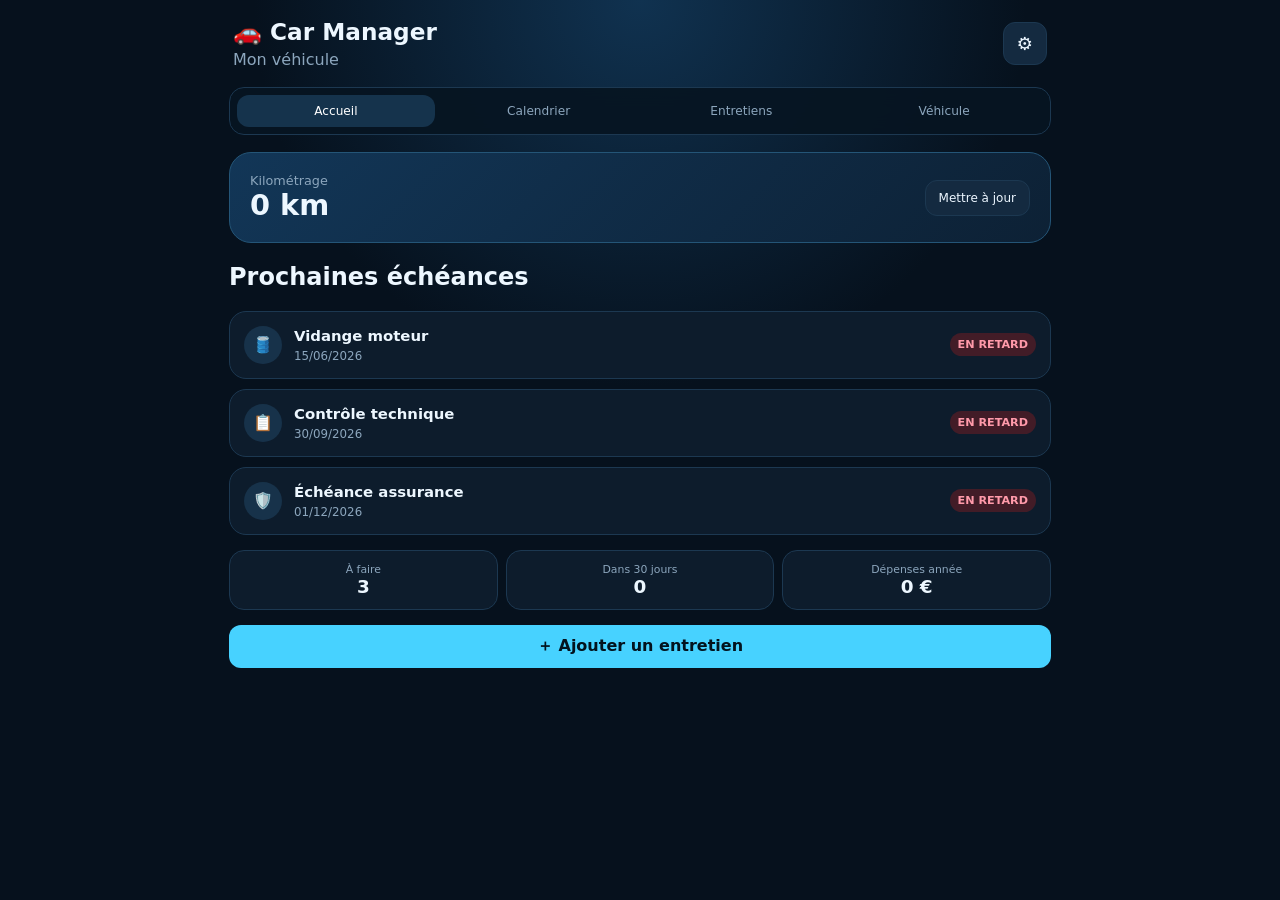
==== index.html @ 6275167f "Initial Car Manager" ====
<!doctype html><html lang="fr"><head><meta charset="utf-8"><meta name="viewport" content="width=device-width,initial-scale=1,viewport-fit=cover"><meta name="theme-color" content="#071522"><meta name="apple-mobile-web-app-capable" content="yes"><link rel="manifest" href="./manifest.json"><link rel="icon" href="./icon.svg"><title>Car Manager</title><link rel="stylesheet" href="./style.css"></head><body><header><div><h1>🚗 Car Manager</h1><p id="vehicleTitle">Mon véhicule</p></div><button class="iconbtn" id="settingsBtn" aria-label="Réglages">⚙️</button></header><main>
<nav><button data-view="dashboard" class="active">Accueil</button><button data-view="calendar">Calendrier</button><button data-view="records">Entretiens</button><button data-view="vehicle">Véhicule</button></nav>
<section id="dashboard" class="view active"><div class="hero"><div><span>Kilométrage</span><strong id="dashKm">0 km</strong></div><button id="updateKm">Mettre à jour</button></div><h2>Prochaines échéances</h2><div id="alerts" class="cards"></div><div class="stats"><article><span>À faire</span><strong id="dueCount">0</strong></article><article><span>Dans 30 jours</span><strong id="soonCount">0</strong></article><article><span>Dépenses année</span><strong id="yearCost">0 €</strong></article></div><button class="primary wide" id="quickAdd">＋ Ajouter un entretien</button></section>
<section id="calendar" class="view"><div class="monthbar"><button id="prevMonth">‹</button><h2 id="monthLabel"></h2><button id="nextMonth">›</button></div><div class="week"><b>L</b><b>M</b><b>M</b><b>J</b><b>V</b><b>S</b><b>D</b></div><div id="calGrid" class="calendar"></div><h2>Échéances du mois</h2><div id="monthEvents" class="list"></div></section>
<section id="records" class="view"><div class="sectionhead"><h2>Entretiens et échéances</h2><button class="primary" id="addRecord">＋</button></div><div class="filters"><select id="filterType"><option value="">Tous les types</option></select><select id="filterStatus"><option value="">Tous les états</option><option value="late">En retard</option><option value="soon">Bientôt</option><option value="ok">À jour</option></select></div><div id="recordList" class="list"></div></section>
<section id="vehicle" class="view"><form id="vehicleForm" class="panel"><h2>Mon véhicule</h2><label>Marque<input name="brand" placeholder="Renault"></label><label>Modèle<input name="model" placeholder="Clio V"></label><label>Immatriculation<input name="plate" placeholder="AB-123-CD"></label><label>Date de mise en circulation<input name="firstDate" type="date"></label><label>Kilométrage actuel<input name="km" type="number" min="0" step="1"></label><label>Énergie<select name="fuel"><option>Essence</option><option>Diesel</option><option>Hybride</option><option>Électrique</option><option>GPL</option></select></label><button class="primary wide">Enregistrer</button></form><div class="panel"><h2>Sauvegarde</h2><button id="exportJson" class="wide">Exporter les données</button><label class="filebtn">Importer une sauvegarde<input id="importJson" type="file" accept="application/json"></label><button id="resetData" class="danger wide">Effacer toutes les données</button></div></section></main>
<dialog id="recordDialog"><form id="recordForm" method="dialog"><div class="dialoghead"><h2 id="formTitle">Nouvelle échéance</h2><button type="button" id="closeDialog">✕</button></div><input name="id" type="hidden"><label>Type<select name="type" id="typeSelect"></select></label><label>Libellé<input name="title" required placeholder="Vidange moteur"></label><div class="twocol"><label>Date effectuée<input name="doneDate" type="date"></label><label>Kilométrage effectué<input name="doneKm" type="number" min="0"></label></div><div class="twocol"><label>Prochaine date<input name="nextDate" type="date"></label><label>Prochain kilométrage<input name="nextKm" type="number" min="0"></label></div><div class="twocol"><label>Coût (€)<input name="cost" type="number" min="0" step="0.01"></label><label>Garage / prestataire<input name="provider"></label></div><label>Notes<textarea name="notes" rows="3"></textarea></label><div class="check"><input id="recurring" name="recurring" type="checkbox"><label for="recurring">Recalculer automatiquement la prochaine échéance</label></div><div class="twocol"><label>Intervalle mois<input name="intervalMonths" type="number" min="0"></label><label>Intervalle km<input name="intervalKm" type="number" min="0"></label></div><div class="dialogactions"><button type="button" id="deleteRecord" class="danger">Supprimer</button><button class="primary" value="save">Enregistrer</button></div></form></dialog>
<div id="toast" class="toast" role="status"></div><script src="./app.js"></script></body></html>
---- style.css ----
*{box-sizing:border-box}:root{font-family:system-ui,-apple-system,sans-serif;color-scheme:dark;--bg:#06111d;--panel:#0d1c2c;--line:#1c3851;--text:#edf7ff;--muted:#8ca6bd;--blue:#47d2ff;--green:#55e39b;--orange:#ffbc57;--red:#ff6377}body{margin:0;background:radial-gradient(circle at top,#103250,var(--bg) 35%);color:var(--text);min-height:100vh}header{max-width:850px;margin:auto;padding:18px;display:flex;justify-content:space-between;align-items:center}h1{margin:0;font-size:1.45rem}header p{margin:4px 0 0;color:var(--muted)}button,input,select,textarea{font:inherit}button,.filebtn{border:1px solid var(--line);background:#142a40;color:var(--text);border-radius:12px;padding:10px 13px;cursor:pointer}.iconbtn{font-size:1.15rem}.primary{background:var(--blue);border-color:transparent;color:#03131e;font-weight:800}.danger{background:#441d29;border-color:#713044;color:#ffadba}.wide{width:100%;display:block;text-align:center;margin-top:10px}main{max-width:850px;margin:auto;padding:0 14px 30px}nav{position:sticky;top:0;z-index:5;display:grid;grid-template-columns:repeat(4,1fr);gap:5px;background:#071522ed;padding:7px;border:1px solid var(--line);border-radius:15px;backdrop-filter:blur(10px)}nav button{padding:9px 3px;font-size:.76rem;background:transparent;border:0;color:var(--muted)}nav button.active{background:#15334c;color:white}.view{display:none;padding-top:17px}.view.active{display:block}.hero{background:linear-gradient(135deg,#123657,#0d2135);border:1px solid #245577;border-radius:22px;padding:20px;display:flex;align-items:center;justify-content:space-between}.hero span{display:block;color:var(--muted);font-size:.8rem}.hero strong{font-size:1.8rem}.hero button{font-size:.75rem}.cards,.list{display:grid;gap:10px}.card,.item,.panel{background:var(--panel);border:1px solid var(--line);border-radius:17px;padding:14px}.card{display:grid;grid-template-columns:40px 1fr auto;gap:10px;align-items:center}.badge{width:38px;height:38px;border-radius:50%;display:grid;place-items:center;background:#17324a}.card h3,.item h3{margin:0;font-size:.93rem}.meta{color:var(--muted);font-size:.74rem;margin-top:4px}.state{font-size:.7rem;font-weight:800;border-radius:99px;padding:5px 8px}.late{color:#ff9aaa;background:#421c27}.soon{color:#ffd28b;background:#422f16}.ok{color:#8ff0b8;background:#163c2b}.stats{display:grid;grid-template-columns:repeat(3,1fr);gap:8px;margin:15px 0}.stats article{background:var(--panel);border:1px solid var(--line);border-radius:15px;padding:12px;text-align:center}.stats span{font-size:.68rem;color:var(--muted);display:block}.stats strong{font-size:1.15rem}.sectionhead,.monthbar{display:flex;justify-content:space-between;align-items:center}.filters,.twocol{display:grid;grid-template-columns:1fr 1fr;gap:9px;margin-bottom:12px}select,input,textarea{width:100%;background:#081522;border:1px solid var(--line);border-radius:10px;color:var(--text);padding:10px;margin-top:5px}label{font-size:.76rem;color:#b7cada}.item{display:grid;grid-template-columns:1fr auto;gap:8px}.item button{grid-row:1/3;grid-column:2;align-self:center}.monthbar h2{font-size:1.05rem}.week,.calendar{display:grid;grid-template-columns:repeat(7,1fr);gap:4px}.week{text-align:center;color:var(--muted);font-size:.7rem}.calendar{margin:7px 0 18px}.day{aspect-ratio:1;border:1px solid var(--line);background:#0a1928;border-radius:10px;padding:4px;font-size:.7rem;position:relative}.day.other{opacity:.3}.day.today{border-color:var(--blue)}.dots{position:absolute;bottom:5px;left:5px;right:5px;display:flex;gap:2px}.dot{width:6px;height:6px;border-radius:50%;background:var(--green)}.dot.late{background:var(--red)}.dot.soon{background:var(--orange)}.panel{margin-bottom:12px}.panel h2{margin-top:0}.filebtn input{display:none}dialog{width:min(94vw,560px);max-height:93vh;overflow:auto;background:#091725;color:var(--text);border:1px solid var(--line);border-radius:20px;padding:0}dialog::backdrop{background:#000a}.dialoghead{position:sticky;top:0;background:#091725;display:flex;justify-content:space-between;align-items:center;padding:15px 15px 5px;z-index:2}dialog form{padding:0 15px 15px}.dialogactions{display:flex;justify-content:space-between;margin-top:14px}.check{display:flex;gap:8px;align-items:center;margin:10px 0}.check input{width:auto}.toast{position:fixed;bottom:18px;left:50%;transform:translateX(-50%);background:#163751;border:1px solid #2e6187;border-radius:99px;padding:10px 15px;opacity:0;pointer-events:none;transition:.2s}.toast.show{opacity:1}@media(max-width:390px){.twocol{grid-template-columns:1fr}.card{grid-template-columns:34px 1fr auto}.badge{width:32px;height:32px}.stats strong{font-size:.95rem}}
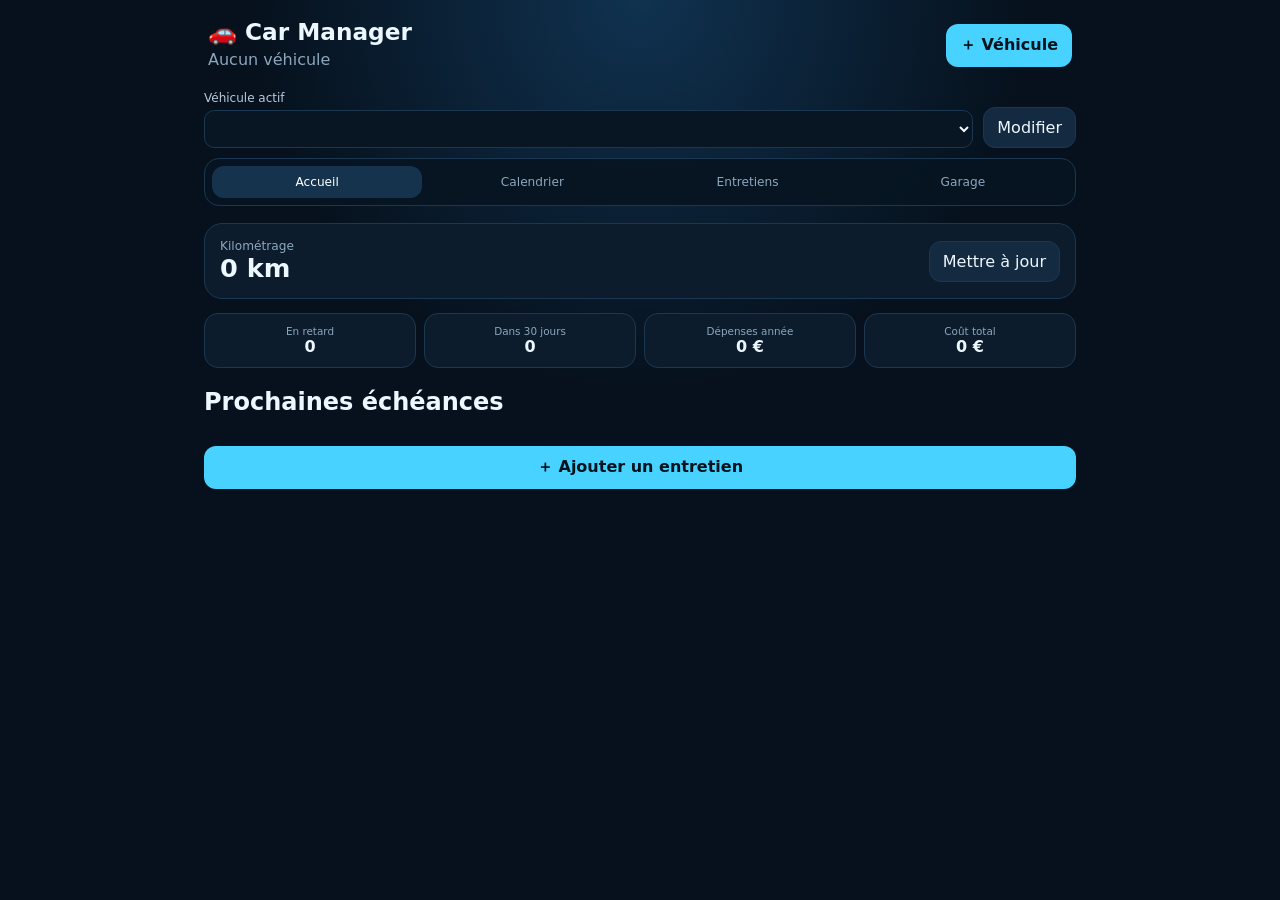
==== commit 186bda18: "V2 car manger" ====
--- a/index.html
+++ b/index.html
@@ -1,8 +1,7 @@
-<!doctype html><html lang="fr"><head><meta charset="utf-8"><meta name="viewport" content="width=device-width,initial-scale=1,viewport-fit=cover"><meta name="theme-color" content="#071522"><meta name="apple-mobile-web-app-capable" content="yes"><link rel="manifest" href="./manifest.json"><link rel="icon" href="./icon.svg"><title>Car Manager</title><link rel="stylesheet" href="./style.css"></head><body><header><div><h1>🚗 Car Manager</h1><p id="vehicleTitle">Mon véhicule</p></div><button class="iconbtn" id="settingsBtn" aria-label="Réglages">⚙️</button></header><main>
-<nav><button data-view="dashboard" class="active">Accueil</button><button data-view="calendar">Calendrier</button><button data-view="records">Entretiens</button><button data-view="vehicle">Véhicule</button></nav>
-<section id="dashboard" class="view active"><div class="hero"><div><span>Kilométrage</span><strong id="dashKm">0 km</strong></div><button id="updateKm">Mettre à jour</button></div><h2>Prochaines échéances</h2><div id="alerts" class="cards"></div><div class="stats"><article><span>À faire</span><strong id="dueCount">0</strong></article><article><span>Dans 30 jours</span><strong id="soonCount">0</strong></article><article><span>Dépenses année</span><strong id="yearCost">0 €</strong></article></div><button class="primary wide" id="quickAdd">＋ Ajouter un entretien</button></section>
-<section id="calendar" class="view"><div class="monthbar"><button id="prevMonth">‹</button><h2 id="monthLabel"></h2><button id="nextMonth">›</button></div><div class="week"><b>L</b><b>M</b><b>M</b><b>J</b><b>V</b><b>S</b><b>D</b></div><div id="calGrid" class="calendar"></div><h2>Échéances du mois</h2><div id="monthEvents" class="list"></div></section>
-<section id="records" class="view"><div class="sectionhead"><h2>Entretiens et échéances</h2><button class="primary" id="addRecord">＋</button></div><div class="filters"><select id="filterType"><option value="">Tous les types</option></select><select id="filterStatus"><option value="">Tous les états</option><option value="late">En retard</option><option value="soon">Bientôt</option><option value="ok">À jour</option></select></div><div id="recordList" class="list"></div></section>
-<section id="vehicle" class="view"><form id="vehicleForm" class="panel"><h2>Mon véhicule</h2><label>Marque<input name="brand" placeholder="Renault"></label><label>Modèle<input name="model" placeholder="Clio V"></label><label>Immatriculation<input name="plate" placeholder="AB-123-CD"></label><label>Date de mise en circulation<input name="firstDate" type="date"></label><label>Kilométrage actuel<input name="km" type="number" min="0" step="1"></label><label>Énergie<select name="fuel"><option>Essence</option><option>Diesel</option><option>Hybride</option><option>Électrique</option><option>GPL</option></select></label><button class="primary wide">Enregistrer</button></form><div class="panel"><h2>Sauvegarde</h2><button id="exportJson" class="wide">Exporter les données</button><label class="filebtn">Importer une sauvegarde<input id="importJson" type="file" accept="application/json"></label><button id="resetData" class="danger wide">Effacer toutes les données</button></div></section></main>
-<dialog id="recordDialog"><form id="recordForm" method="dialog"><div class="dialoghead"><h2 id="formTitle">Nouvelle échéance</h2><button type="button" id="closeDialog">✕</button></div><input name="id" type="hidden"><label>Type<select name="type" id="typeSelect"></select></label><label>Libellé<input name="title" required placeholder="Vidange moteur"></label><div class="twocol"><label>Date effectuée<input name="doneDate" type="date"></label><label>Kilométrage effectué<input name="doneKm" type="number" min="0"></label></div><div class="twocol"><label>Prochaine date<input name="nextDate" type="date"></label><label>Prochain kilométrage<input name="nextKm" type="number" min="0"></label></div><div class="twocol"><label>Coût (€)<input name="cost" type="number" min="0" step="0.01"></label><label>Garage / prestataire<input name="provider"></label></div><label>Notes<textarea name="notes" rows="3"></textarea></label><div class="check"><input id="recurring" name="recurring" type="checkbox"><label for="recurring">Recalculer automatiquement la prochaine échéance</label></div><div class="twocol"><label>Intervalle mois<input name="intervalMonths" type="number" min="0"></label><label>Intervalle km<input name="intervalKm" type="number" min="0"></label></div><div class="dialogactions"><button type="button" id="deleteRecord" class="danger">Supprimer</button><button class="primary" value="save">Enregistrer</button></div></form></dialog>
-<div id="toast" class="toast" role="status"></div><script src="./app.js"></script></body></html>+<!doctype html><html lang="fr"><head><meta charset="utf-8"><meta name="viewport" content="width=device-width,initial-scale=1,viewport-fit=cover"><meta name="theme-color" content="#071522"><link rel="manifest" href="./manifest.json"><link rel="icon" href="./icon.svg"><title>Car Manager V2</title><link rel="stylesheet" href="./style.css"></head><body><header><div><h1>🚗 Car Manager</h1><p id="activeName">Aucun véhicule</p></div><button id="newVehicle" class="primary">＋ Véhicule</button></header><main><section class="switcher"><label>Véhicule actif<select id="vehicleSelect"></select></label><button id="editVehicle">Modifier</button></section><nav><button data-view="home" class="active">Accueil</button><button data-view="calendar">Calendrier</button><button data-view="records">Entretiens</button><button data-view="vehicles">Garage</button></nav>
+<section id="home" class="view active"><div class="hero"><span>Kilométrage</span><strong id="km">0 km</strong><button id="setKm">Mettre à jour</button></div><div class="stats"><article><span>En retard</span><strong id="late">0</strong></article><article><span>Dans 30 jours</span><strong id="soon">0</strong></article><article><span>Dépenses année</span><strong id="cost">0 €</strong></article><article><span>Coût total</span><strong id="allCost">0 €</strong></article></div><h2>Prochaines échéances</h2><div id="alerts" class="list"></div><button id="quickAdd" class="primary wide">＋ Ajouter un entretien</button></section>
+<section id="calendar" class="view"><div class="month"><button id="prev">‹</button><h2 id="monthTitle"></h2><button id="next">›</button></div><div class="week"><b>L</b><b>M</b><b>M</b><b>J</b><b>V</b><b>S</b><b>D</b></div><div id="calendarGrid" class="calendar"></div><div id="monthList" class="list"></div></section>
+<section id="records" class="view"><div class="sectionhead"><h2>Entretiens du véhicule</h2><button id="addRecord" class="primary">＋</button></div><div class="filters"><select id="typeFilter"><option value="">Tous les types</option></select><select id="statusFilter"><option value="">Tous les états</option><option value="late">En retard</option><option value="soon">Bientôt</option><option value="ok">À jour</option></select></div><div id="recordList" class="list"></div></section>
+<section id="vehicles" class="view"><div class="sectionhead"><h2>Mon garage</h2><button id="addVehicle" class="primary">＋</button></div><div id="vehicleCards" class="garage"></div><div class="panel"><h2>Statistiques globales</h2><div class="stats"><article><span>Véhicules</span><strong id="fleetCount">0</strong></article><article><span>Entretiens</span><strong id="fleetRecords">0</strong></article><article><span>Dépenses totales</span><strong id="fleetCost">0 €</strong></article><article><span>Alertes</span><strong id="fleetAlerts">0</strong></article></div></div><div class="panel"><h2>Sauvegarde</h2><button id="exportData" class="wide">Exporter JSON</button><label class="filebtn">Importer JSON<input id="importData" type="file" accept="application/json"></label><button id="resetData" class="danger wide">Effacer toutes les données</button></div></section></main>
+<dialog id="vehicleDialog"><form id="vehicleForm"><div class="dialoghead"><h2>Véhicule</h2><button type="button" class="close">✕</button></div><input name="id" type="hidden"><label>Nom personnalisé<input name="nickname" placeholder="Ma Clio" required></label><div class="two"><label>Marque<input name="brand"></label><label>Modèle<input name="model"></label></div><label>Immatriculation<input name="plate"></label><div class="two"><label>Mise en circulation<input name="firstDate" type="date"></label><label>Kilométrage<input name="km" type="number" min="0"></label></div><label>Énergie<select name="fuel"><option>Essence</option><option>Diesel</option><option>Hybride</option><option>Électrique</option><option>GPL</option></select></label><div class="actions"><button type="button" id="deleteVehicle" class="danger">Supprimer</button><button class="primary">Enregistrer</button></div></form></dialog>
+<dialog id="recordDialog"><form id="recordForm"><div class="dialoghead"><h2>Entretien</h2><button type="button" class="close">✕</button></div><input name="id" type="hidden"><label>Type<select name="type" id="recordType"></select></label><label>Libellé<input name="title" required></label><div class="two"><label>Date effectuée<input name="doneDate" type="date"></label><label>Km effectué<input name="doneKm" type="number" min="0"></label></div><div class="two"><label>Prochaine date<input name="nextDate" type="date"></label><label>Prochain km<input name="nextKm" type="number" min="0"></label></div><div class="two"><label>Coût (€)<input name="cost" type="number" min="0" step=".01"></label><label>Garage<input name="provider"></label></div><label>Notes<textarea name="notes" rows="3"></textarea></label><div class="actions"><button type="button" id="deleteRecord" class="danger">Supprimer</button><button class="primary">Enregistrer</button></div></form></dialog><div id="toast" class="toast"></div><script src="./app.js"></script></body></html>
--- a/style.css
+++ b/style.css
@@ -1 +1 @@
-*{box-sizing:border-box}:root{font-family:system-ui,-apple-system,sans-serif;color-scheme:dark;--bg:#06111d;--panel:#0d1c2c;--line:#1c3851;--text:#edf7ff;--muted:#8ca6bd;--blue:#47d2ff;--green:#55e39b;--orange:#ffbc57;--red:#ff6377}body{margin:0;background:radial-gradient(circle at top,#103250,var(--bg) 35%);color:var(--text);min-height:100vh}header{max-width:850px;margin:auto;padding:18px;display:flex;justify-content:space-between;align-items:center}h1{margin:0;font-size:1.45rem}header p{margin:4px 0 0;color:var(--muted)}button,input,select,textarea{font:inherit}button,.filebtn{border:1px solid var(--line);background:#142a40;color:var(--text);border-radius:12px;padding:10px 13px;cursor:pointer}.iconbtn{font-size:1.15rem}.primary{background:var(--blue);border-color:transparent;color:#03131e;font-weight:800}.danger{background:#441d29;border-color:#713044;color:#ffadba}.wide{width:100%;display:block;text-align:center;margin-top:10px}main{max-width:850px;margin:auto;padding:0 14px 30px}nav{position:sticky;top:0;z-index:5;display:grid;grid-template-columns:repeat(4,1fr);gap:5px;background:#071522ed;padding:7px;border:1px solid var(--line);border-radius:15px;backdrop-filter:blur(10px)}nav button{padding:9px 3px;font-size:.76rem;background:transparent;border:0;color:var(--muted)}nav button.active{background:#15334c;color:white}.view{display:none;padding-top:17px}.view.active{display:block}.hero{background:linear-gradient(135deg,#123657,#0d2135);border:1px solid #245577;border-radius:22px;padding:20px;display:flex;align-items:center;justify-content:space-between}.hero span{display:block;color:var(--muted);font-size:.8rem}.hero strong{font-size:1.8rem}.hero button{font-size:.75rem}.cards,.list{display:grid;gap:10px}.card,.item,.panel{background:var(--panel);border:1px solid var(--line);border-radius:17px;padding:14px}.card{display:grid;grid-template-columns:40px 1fr auto;gap:10px;align-items:center}.badge{width:38px;height:38px;border-radius:50%;display:grid;place-items:center;background:#17324a}.card h3,.item h3{margin:0;font-size:.93rem}.meta{color:var(--muted);font-size:.74rem;margin-top:4px}.state{font-size:.7rem;font-weight:800;border-radius:99px;padding:5px 8px}.late{color:#ff9aaa;background:#421c27}.soon{color:#ffd28b;background:#422f16}.ok{color:#8ff0b8;background:#163c2b}.stats{display:grid;grid-template-columns:repeat(3,1fr);gap:8px;margin:15px 0}.stats article{background:var(--panel);border:1px solid var(--line);border-radius:15px;padding:12px;text-align:center}.stats span{font-size:.68rem;color:var(--muted);display:block}.stats strong{font-size:1.15rem}.sectionhead,.monthbar{display:flex;justify-content:space-between;align-items:center}.filters,.twocol{display:grid;grid-template-columns:1fr 1fr;gap:9px;margin-bottom:12px}select,input,textarea{width:100%;background:#081522;border:1px solid var(--line);border-radius:10px;color:var(--text);padding:10px;margin-top:5px}label{font-size:.76rem;color:#b7cada}.item{display:grid;grid-template-columns:1fr auto;gap:8px}.item button{grid-row:1/3;grid-column:2;align-self:center}.monthbar h2{font-size:1.05rem}.week,.calendar{display:grid;grid-template-columns:repeat(7,1fr);gap:4px}.week{text-align:center;color:var(--muted);font-size:.7rem}.calendar{margin:7px 0 18px}.day{aspect-ratio:1;border:1px solid var(--line);background:#0a1928;border-radius:10px;padding:4px;font-size:.7rem;position:relative}.day.other{opacity:.3}.day.today{border-color:var(--blue)}.dots{position:absolute;bottom:5px;left:5px;right:5px;display:flex;gap:2px}.dot{width:6px;height:6px;border-radius:50%;background:var(--green)}.dot.late{background:var(--red)}.dot.soon{background:var(--orange)}.panel{margin-bottom:12px}.panel h2{margin-top:0}.filebtn input{display:none}dialog{width:min(94vw,560px);max-height:93vh;overflow:auto;background:#091725;color:var(--text);border:1px solid var(--line);border-radius:20px;padding:0}dialog::backdrop{background:#000a}.dialoghead{position:sticky;top:0;background:#091725;display:flex;justify-content:space-between;align-items:center;padding:15px 15px 5px;z-index:2}dialog form{padding:0 15px 15px}.dialogactions{display:flex;justify-content:space-between;margin-top:14px}.check{display:flex;gap:8px;align-items:center;margin:10px 0}.check input{width:auto}.toast{position:fixed;bottom:18px;left:50%;transform:translateX(-50%);background:#163751;border:1px solid #2e6187;border-radius:99px;padding:10px 15px;opacity:0;pointer-events:none;transition:.2s}.toast.show{opacity:1}@media(max-width:390px){.twocol{grid-template-columns:1fr}.card{grid-template-columns:34px 1fr auto}.badge{width:32px;height:32px}.stats strong{font-size:.95rem}}+*{box-sizing:border-box}:root{font-family:system-ui,-apple-system,sans-serif;color-scheme:dark;--bg:#06111d;--panel:#0d1c2c;--line:#1c3851;--text:#edf7ff;--muted:#8ca6bd;--blue:#47d2ff;--green:#55e39b;--orange:#ffbc57;--red:#ff6377}body{margin:0;background:radial-gradient(circle at top,#103250,var(--bg) 35%);color:var(--text);min-height:100vh}header,main{max-width:900px;margin:auto}header{padding:18px;display:flex;justify-content:space-between;align-items:center}h1{margin:0;font-size:1.45rem}header p{margin:4px 0;color:var(--muted)}main{padding:0 14px 30px}button,.filebtn{border:1px solid var(--line);background:#142a40;color:var(--text);border-radius:12px;padding:10px 13px;font:inherit;cursor:pointer}.primary{background:var(--blue);border-color:transparent;color:#03131e;font-weight:800}.danger{background:#441d29;color:#ffadba}.wide,.filebtn{display:block;width:100%;text-align:center;margin-top:10px}.filebtn input{display:none}.switcher{display:grid;grid-template-columns:1fr auto;gap:10px;align-items:end;margin-bottom:10px}.switcher label{margin:0}nav{position:sticky;top:0;z-index:5;display:grid;grid-template-columns:repeat(4,1fr);gap:5px;background:#071522ed;padding:7px;border:1px solid var(--line);border-radius:15px}nav button{padding:9px 3px;font-size:.76rem;background:transparent;border:0;color:var(--muted)}nav button.active{background:#15334c;color:white}.view{display:none;padding-top:17px}.view.active{display:block}.hero,.panel,.item,.vehicleCard{background:var(--panel);border:1px solid var(--line);border-radius:18px;padding:15px}.hero{display:grid;grid-template-columns:1fr auto;align-items:center}.hero span{color:var(--muted);font-size:.76rem}.hero strong{font-size:1.6rem}.hero button{grid-row:1/3;grid-column:2}.stats{display:grid;grid-template-columns:repeat(4,1fr);gap:8px;margin:14px 0}.stats article{background:var(--panel);border:1px solid var(--line);border-radius:14px;padding:11px;text-align:center}.stats span{display:block;color:var(--muted);font-size:.65rem}.stats strong{font-size:1rem}.list,.garage{display:grid;gap:9px}.item{display:grid;grid-template-columns:36px 1fr auto;gap:10px;align-items:center}.icon{width:36px;height:36px;border-radius:50%;background:#17324a;display:grid;place-items:center}.item h3,.vehicleCard h3{margin:0;font-size:.92rem}.meta{font-size:.72rem;color:var(--muted);margin-top:4px}.state{font-size:.65rem;font-weight:800;padding:5px 7px;border-radius:99px}.late{color:#ff9aaa;background:#421c27}.soon{color:#ffd28b;background:#422f16}.ok{color:#8ff0b8;background:#163c2b}.sectionhead,.month{display:flex;justify-content:space-between;align-items:center}.filters,.two{display:grid;grid-template-columns:1fr 1fr;gap:9px;margin-bottom:11px}.garage{grid-template-columns:repeat(auto-fit,minmax(240px,1fr))}.vehicleCard.active{border-color:var(--blue)}.vehicleCard .row{display:flex;justify-content:space-between;align-items:center;margin-top:12px}.vehicleStats{display:grid;grid-template-columns:repeat(3,1fr);gap:5px;margin-top:10px}.vehicleStats div{background:#091725;border-radius:10px;padding:8px;text-align:center;font-size:.68rem}.vehicleStats b{display:block;font-size:.9rem}.week,.calendar{display:grid;grid-template-columns:repeat(7,1fr);gap:4px}.week{text-align:center;color:var(--muted);font-size:.7rem}.day{aspect-ratio:1;border:1px solid var(--line);border-radius:9px;padding:4px;font-size:.68rem;position:relative}.day.other{opacity:.3}.day.today{border-color:var(--blue)}.dots{position:absolute;bottom:4px;display:flex;gap:2px}.dot{width:6px;height:6px;border-radius:50%;background:var(--green)}.dot.late{background:var(--red)}.dot.soon{background:var(--orange)}label{display:block;font-size:.75rem;color:#b7cada;margin-bottom:10px}input,select,textarea{width:100%;background:#081522;border:1px solid var(--line);border-radius:10px;color:var(--text);padding:10px;margin-top:5px;font:inherit}dialog{width:min(94vw,560px);max-height:93vh;overflow:auto;background:#091725;color:var(--text);border:1px solid var(--line);border-radius:20px}dialog::backdrop{background:#000a}.dialoghead,.actions{display:flex;justify-content:space-between;align-items:center}.close{border:0;background:transparent}.toast{position:fixed;bottom:18px;left:50%;transform:translateX(-50%);background:#163751;border-radius:99px;padding:10px 15px;opacity:0;transition:.2s}.toast.show{opacity:1}@media(max-width:520px){.stats{grid-template-columns:1fr 1fr}.two{grid-template-columns:1fr}.item{grid-template-columns:32px 1fr auto}}
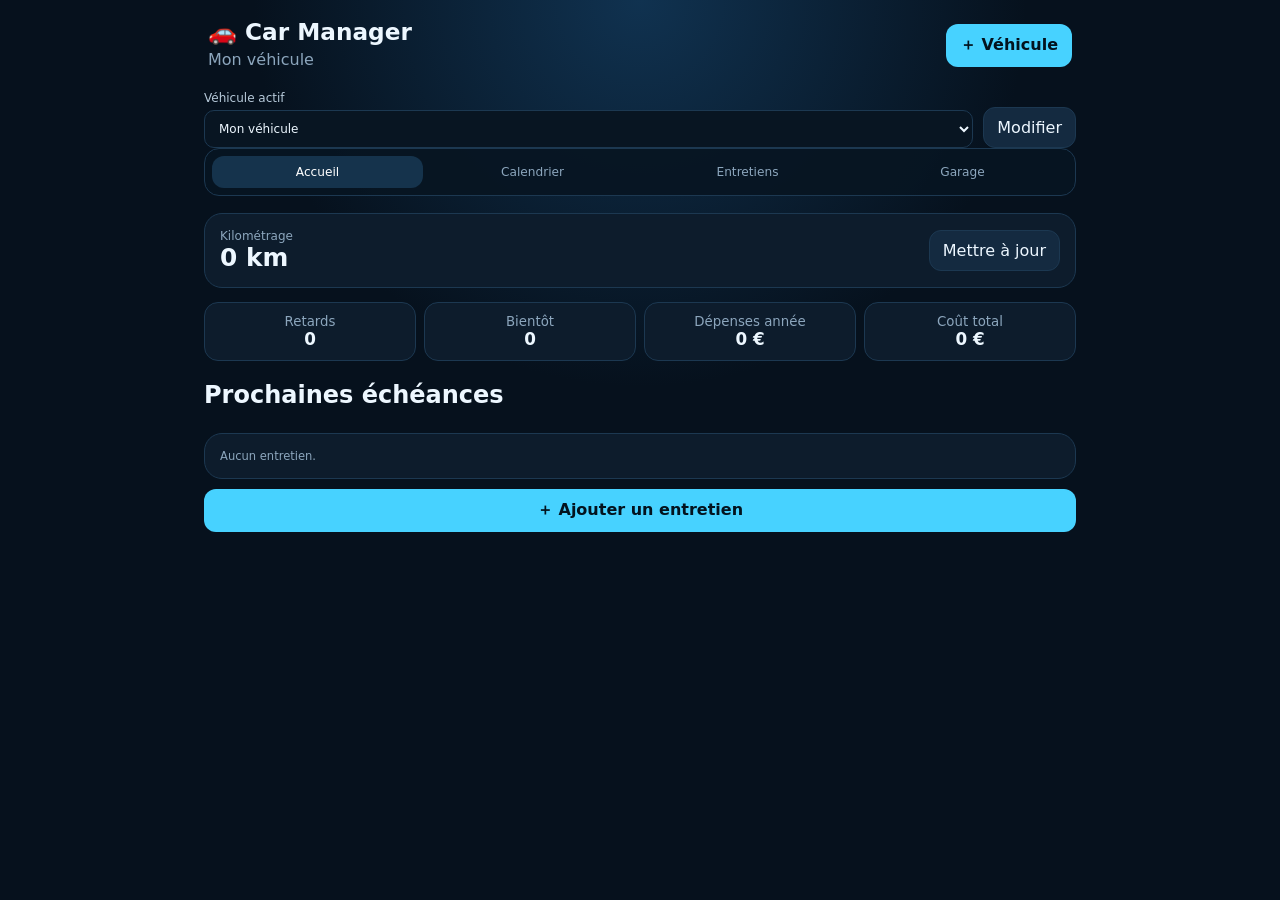
==== commit 29b42ed9: "v3 car manager" ====
--- a/index.html
+++ b/index.html
@@ -1,7 +1,7 @@
-<!doctype html><html lang="fr"><head><meta charset="utf-8"><meta name="viewport" content="width=device-width,initial-scale=1,viewport-fit=cover"><meta name="theme-color" content="#071522"><link rel="manifest" href="./manifest.json"><link rel="icon" href="./icon.svg"><title>Car Manager V2</title><link rel="stylesheet" href="./style.css"></head><body><header><div><h1>🚗 Car Manager</h1><p id="activeName">Aucun véhicule</p></div><button id="newVehicle" class="primary">＋ Véhicule</button></header><main><section class="switcher"><label>Véhicule actif<select id="vehicleSelect"></select></label><button id="editVehicle">Modifier</button></section><nav><button data-view="home" class="active">Accueil</button><button data-view="calendar">Calendrier</button><button data-view="records">Entretiens</button><button data-view="vehicles">Garage</button></nav>
-<section id="home" class="view active"><div class="hero"><span>Kilométrage</span><strong id="km">0 km</strong><button id="setKm">Mettre à jour</button></div><div class="stats"><article><span>En retard</span><strong id="late">0</strong></article><article><span>Dans 30 jours</span><strong id="soon">0</strong></article><article><span>Dépenses année</span><strong id="cost">0 €</strong></article><article><span>Coût total</span><strong id="allCost">0 €</strong></article></div><h2>Prochaines échéances</h2><div id="alerts" class="list"></div><button id="quickAdd" class="primary wide">＋ Ajouter un entretien</button></section>
-<section id="calendar" class="view"><div class="month"><button id="prev">‹</button><h2 id="monthTitle"></h2><button id="next">›</button></div><div class="week"><b>L</b><b>M</b><b>M</b><b>J</b><b>V</b><b>S</b><b>D</b></div><div id="calendarGrid" class="calendar"></div><div id="monthList" class="list"></div></section>
-<section id="records" class="view"><div class="sectionhead"><h2>Entretiens du véhicule</h2><button id="addRecord" class="primary">＋</button></div><div class="filters"><select id="typeFilter"><option value="">Tous les types</option></select><select id="statusFilter"><option value="">Tous les états</option><option value="late">En retard</option><option value="soon">Bientôt</option><option value="ok">À jour</option></select></div><div id="recordList" class="list"></div></section>
-<section id="vehicles" class="view"><div class="sectionhead"><h2>Mon garage</h2><button id="addVehicle" class="primary">＋</button></div><div id="vehicleCards" class="garage"></div><div class="panel"><h2>Statistiques globales</h2><div class="stats"><article><span>Véhicules</span><strong id="fleetCount">0</strong></article><article><span>Entretiens</span><strong id="fleetRecords">0</strong></article><article><span>Dépenses totales</span><strong id="fleetCost">0 €</strong></article><article><span>Alertes</span><strong id="fleetAlerts">0</strong></article></div></div><div class="panel"><h2>Sauvegarde</h2><button id="exportData" class="wide">Exporter JSON</button><label class="filebtn">Importer JSON<input id="importData" type="file" accept="application/json"></label><button id="resetData" class="danger wide">Effacer toutes les données</button></div></section></main>
-<dialog id="vehicleDialog"><form id="vehicleForm"><div class="dialoghead"><h2>Véhicule</h2><button type="button" class="close">✕</button></div><input name="id" type="hidden"><label>Nom personnalisé<input name="nickname" placeholder="Ma Clio" required></label><div class="two"><label>Marque<input name="brand"></label><label>Modèle<input name="model"></label></div><label>Immatriculation<input name="plate"></label><div class="two"><label>Mise en circulation<input name="firstDate" type="date"></label><label>Kilométrage<input name="km" type="number" min="0"></label></div><label>Énergie<select name="fuel"><option>Essence</option><option>Diesel</option><option>Hybride</option><option>Électrique</option><option>GPL</option></select></label><div class="actions"><button type="button" id="deleteVehicle" class="danger">Supprimer</button><button class="primary">Enregistrer</button></div></form></dialog>
-<dialog id="recordDialog"><form id="recordForm"><div class="dialoghead"><h2>Entretien</h2><button type="button" class="close">✕</button></div><input name="id" type="hidden"><label>Type<select name="type" id="recordType"></select></label><label>Libellé<input name="title" required></label><div class="two"><label>Date effectuée<input name="doneDate" type="date"></label><label>Km effectué<input name="doneKm" type="number" min="0"></label></div><div class="two"><label>Prochaine date<input name="nextDate" type="date"></label><label>Prochain km<input name="nextKm" type="number" min="0"></label></div><div class="two"><label>Coût (€)<input name="cost" type="number" min="0" step=".01"></label><label>Garage<input name="provider"></label></div><label>Notes<textarea name="notes" rows="3"></textarea></label><div class="actions"><button type="button" id="deleteRecord" class="danger">Supprimer</button><button class="primary">Enregistrer</button></div></form></dialog><div id="toast" class="toast"></div><script src="./app.js"></script></body></html>+<!doctype html><html lang="fr"><head><meta charset="utf-8"><meta name="viewport" content="width=device-width,initial-scale=1,viewport-fit=cover"><meta name="theme-color" content="#071522"><link rel="manifest" href="manifest.json"><link rel="stylesheet" href="style.css"><title>Car Manager V2.1</title></head><body><header><div><h1>🚗 Car Manager</h1><p id="activeLabel">Mon véhicule</p></div><button id="addVehicleTop" class="primary" type="button">＋ Véhicule</button></header><main><div class="selector"><label>Véhicule actif<select id="vehicleSelect"></select></label><button id="editVehicle" type="button">Modifier</button></div><nav><button class="active" data-tab="home" type="button">Accueil</button><button data-tab="calendar" type="button">Calendrier</button><button data-tab="records" type="button">Entretiens</button><button data-tab="garage" type="button">Garage</button></nav>
+<section id="home" class="tab active"><div class="hero"><span>Kilométrage</span><strong id="currentKm">0 km</strong><button id="updateKm" type="button">Mettre à jour</button></div><div class="stats"><article><small>Retards</small><b id="lateCount">0</b></article><article><small>Bientôt</small><b id="soonCount">0</b></article><article><small>Dépenses année</small><b id="yearCost">0 €</b></article><article><small>Coût total</small><b id="totalCost">0 €</b></article></div><h2>Prochaines échéances</h2><div id="alerts" class="list"></div><button id="quickRecord" class="primary wide" type="button">＋ Ajouter un entretien</button></section>
+<section id="calendar" class="tab"><div class="month"><button id="prevMonth" type="button">‹</button><h2 id="monthLabel"></h2><button id="nextMonth" type="button">›</button></div><div class="week"><b>L</b><b>M</b><b>M</b><b>J</b><b>V</b><b>S</b><b>D</b></div><div id="calendarGrid" class="cal"></div><div id="monthEvents" class="list"></div></section>
+<section id="records" class="tab"><div class="titlebar"><h2>Entretiens</h2><button id="addRecord" class="primary" type="button">＋</button></div><div class="filters"><select id="typeFilter"><option value="">Tous les types</option></select><select id="statusFilter"><option value="">Tous les états</option><option value="late">En retard</option><option value="soon">Bientôt</option><option value="ok">À jour</option></select></div><div id="recordList" class="list"></div></section>
+<section id="garage" class="tab"><div class="titlebar"><h2>Mon garage</h2><button id="addVehicleGarage" class="primary" type="button">＋</button></div><div id="vehicleCards" class="garage"></div><div class="panel"><h2>Statistiques globales</h2><div class="stats"><article><small>Véhicules</small><b id="fleetVehicles">0</b></article><article><small>Entretiens</small><b id="fleetRecords">0</b></article><article><small>Dépenses</small><b id="fleetCost">0 €</b></article><article><small>Alertes</small><b id="fleetAlerts">0</b></article></div></div><div class="panel"><h2>Sauvegarde</h2><button id="exportBtn" class="wide" type="button">Exporter JSON</button><label class="filebtn">Importer JSON<input id="importInput" type="file" accept="application/json"></label><button id="resetBtn" class="danger wide" type="button">Effacer les données</button></div></section></main>
+<dialog id="vehicleDialog"><form id="vehicleForm"><div class="dialoghead"><h2>Véhicule</h2><button class="close" type="button">✕</button></div><input name="id" type="hidden"><label>Nom<input name="nickname" required placeholder="Ma Clio"></label><div class="two"><label>Marque<input name="brand"></label><label>Modèle<input name="model"></label></div><label>Immatriculation<input name="plate"></label><div class="two"><label>Mise en circulation<input name="firstDate" type="date"></label><label>Kilométrage<input name="km" type="number" min="0"></label></div><label>Énergie<select name="fuel"><option>Essence</option><option>Diesel</option><option>Hybride</option><option>Électrique</option><option>GPL</option></select></label><div class="actions"><button id="deleteVehicle" class="danger" type="button">Supprimer</button><button class="primary" type="submit">Enregistrer</button></div></form></dialog>
+<dialog id="recordDialog"><form id="recordForm"><div class="dialoghead"><h2>Entretien</h2><button class="close" type="button">✕</button></div><input name="id" type="hidden"><label>Type<select id="recordType" name="type"></select></label><label>Libellé<input name="title" required></label><div class="two"><label>Date effectuée<input name="doneDate" type="date"></label><label>Km effectué<input name="doneKm" type="number" min="0"></label></div><div class="two"><label>Prochaine date<input name="nextDate" type="date"></label><label>Prochain km<input name="nextKm" type="number" min="0"></label></div><div class="two"><label>Coût (€)<input name="cost" type="number" min="0" step=".01"></label><label>Garage<input name="provider"></label></div><label>Notes<textarea name="notes" rows="3"></textarea></label><div class="actions"><button id="deleteRecord" class="danger" type="button">Supprimer</button><button class="primary" type="submit">Enregistrer</button></div></form></dialog><div id="toast" class="toast"></div><script src="app.js"></script></body></html>
--- a/style.css
+++ b/style.css
@@ -1 +1 @@
-*{box-sizing:border-box}:root{font-family:system-ui,-apple-system,sans-serif;color-scheme:dark;--bg:#06111d;--panel:#0d1c2c;--line:#1c3851;--text:#edf7ff;--muted:#8ca6bd;--blue:#47d2ff;--green:#55e39b;--orange:#ffbc57;--red:#ff6377}body{margin:0;background:radial-gradient(circle at top,#103250,var(--bg) 35%);color:var(--text);min-height:100vh}header,main{max-width:900px;margin:auto}header{padding:18px;display:flex;justify-content:space-between;align-items:center}h1{margin:0;font-size:1.45rem}header p{margin:4px 0;color:var(--muted)}main{padding:0 14px 30px}button,.filebtn{border:1px solid var(--line);background:#142a40;color:var(--text);border-radius:12px;padding:10px 13px;font:inherit;cursor:pointer}.primary{background:var(--blue);border-color:transparent;color:#03131e;font-weight:800}.danger{background:#441d29;color:#ffadba}.wide,.filebtn{display:block;width:100%;text-align:center;margin-top:10px}.filebtn input{display:none}.switcher{display:grid;grid-template-columns:1fr auto;gap:10px;align-items:end;margin-bottom:10px}.switcher label{margin:0}nav{position:sticky;top:0;z-index:5;display:grid;grid-template-columns:repeat(4,1fr);gap:5px;background:#071522ed;padding:7px;border:1px solid var(--line);border-radius:15px}nav button{padding:9px 3px;font-size:.76rem;background:transparent;border:0;color:var(--muted)}nav button.active{background:#15334c;color:white}.view{display:none;padding-top:17px}.view.active{display:block}.hero,.panel,.item,.vehicleCard{background:var(--panel);border:1px solid var(--line);border-radius:18px;padding:15px}.hero{display:grid;grid-template-columns:1fr auto;align-items:center}.hero span{color:var(--muted);font-size:.76rem}.hero strong{font-size:1.6rem}.hero button{grid-row:1/3;grid-column:2}.stats{display:grid;grid-template-columns:repeat(4,1fr);gap:8px;margin:14px 0}.stats article{background:var(--panel);border:1px solid var(--line);border-radius:14px;padding:11px;text-align:center}.stats span{display:block;color:var(--muted);font-size:.65rem}.stats strong{font-size:1rem}.list,.garage{display:grid;gap:9px}.item{display:grid;grid-template-columns:36px 1fr auto;gap:10px;align-items:center}.icon{width:36px;height:36px;border-radius:50%;background:#17324a;display:grid;place-items:center}.item h3,.vehicleCard h3{margin:0;font-size:.92rem}.meta{font-size:.72rem;color:var(--muted);margin-top:4px}.state{font-size:.65rem;font-weight:800;padding:5px 7px;border-radius:99px}.late{color:#ff9aaa;background:#421c27}.soon{color:#ffd28b;background:#422f16}.ok{color:#8ff0b8;background:#163c2b}.sectionhead,.month{display:flex;justify-content:space-between;align-items:center}.filters,.two{display:grid;grid-template-columns:1fr 1fr;gap:9px;margin-bottom:11px}.garage{grid-template-columns:repeat(auto-fit,minmax(240px,1fr))}.vehicleCard.active{border-color:var(--blue)}.vehicleCard .row{display:flex;justify-content:space-between;align-items:center;margin-top:12px}.vehicleStats{display:grid;grid-template-columns:repeat(3,1fr);gap:5px;margin-top:10px}.vehicleStats div{background:#091725;border-radius:10px;padding:8px;text-align:center;font-size:.68rem}.vehicleStats b{display:block;font-size:.9rem}.week,.calendar{display:grid;grid-template-columns:repeat(7,1fr);gap:4px}.week{text-align:center;color:var(--muted);font-size:.7rem}.day{aspect-ratio:1;border:1px solid var(--line);border-radius:9px;padding:4px;font-size:.68rem;position:relative}.day.other{opacity:.3}.day.today{border-color:var(--blue)}.dots{position:absolute;bottom:4px;display:flex;gap:2px}.dot{width:6px;height:6px;border-radius:50%;background:var(--green)}.dot.late{background:var(--red)}.dot.soon{background:var(--orange)}label{display:block;font-size:.75rem;color:#b7cada;margin-bottom:10px}input,select,textarea{width:100%;background:#081522;border:1px solid var(--line);border-radius:10px;color:var(--text);padding:10px;margin-top:5px;font:inherit}dialog{width:min(94vw,560px);max-height:93vh;overflow:auto;background:#091725;color:var(--text);border:1px solid var(--line);border-radius:20px}dialog::backdrop{background:#000a}.dialoghead,.actions{display:flex;justify-content:space-between;align-items:center}.close{border:0;background:transparent}.toast{position:fixed;bottom:18px;left:50%;transform:translateX(-50%);background:#163751;border-radius:99px;padding:10px 15px;opacity:0;transition:.2s}.toast.show{opacity:1}@media(max-width:520px){.stats{grid-template-columns:1fr 1fr}.two{grid-template-columns:1fr}.item{grid-template-columns:32px 1fr auto}}+*{box-sizing:border-box}:root{font-family:system-ui,sans-serif;color-scheme:dark;--bg:#06111d;--panel:#0d1c2c;--line:#1c3851;--muted:#8ca6bd;--blue:#47d2ff;--green:#55e39b;--orange:#ffbc57;--red:#ff6377}body{margin:0;background:radial-gradient(circle at top,#103250,var(--bg) 35%);color:#edf7ff;min-height:100vh}header,main{max-width:900px;margin:auto}header{padding:18px;display:flex;justify-content:space-between;align-items:center}h1{margin:0;font-size:1.45rem}header p{margin:4px 0;color:var(--muted)}main{padding:0 14px 30px}button,.filebtn{border:1px solid var(--line);background:#142a40;color:#edf7ff;border-radius:12px;padding:10px 13px;font:inherit}.primary{background:var(--blue);border-color:transparent;color:#03131e;font-weight:800}.danger{background:#441d29;color:#ffadba}.wide,.filebtn{display:block;width:100%;text-align:center;margin-top:10px}.filebtn input{display:none}.selector{display:grid;grid-template-columns:1fr auto;gap:10px;align-items:end}.selector label{margin:0}nav{position:sticky;top:0;z-index:5;display:grid;grid-template-columns:repeat(4,1fr);gap:4px;background:#071522ed;padding:7px;border:1px solid var(--line);border-radius:15px}nav button{border:0;background:transparent;color:var(--muted);padding:9px 2px;font-size:.76rem}nav button.active{background:#15334c;color:white}.tab{display:none;padding-top:17px}.tab.active{display:block}.hero,.panel,.item,.vehicleCard{background:var(--panel);border:1px solid var(--line);border-radius:18px;padding:15px}.hero{display:grid;grid-template-columns:1fr auto;align-items:center}.hero span{font-size:.75rem;color:var(--muted)}.hero strong{font-size:1.55rem}.hero button{grid-column:2;grid-row:1/3}.stats{display:grid;grid-template-columns:repeat(4,1fr);gap:8px;margin:14px 0}.stats article{background:var(--panel);border:1px solid var(--line);border-radius:14px;padding:11px;text-align:center}.stats small{display:block;color:var(--muted)}.stats b{font-size:1.05rem}.list,.garage{display:grid;gap:9px}.item{display:grid;grid-template-columns:36px 1fr auto;gap:10px;align-items:center}.item h3,.vehicleCard h3{margin:0;font-size:.92rem}.meta{color:var(--muted);font-size:.72rem;margin-top:4px}.badge{width:36px;height:36px;border-radius:50%;background:#17324a;display:grid;place-items:center}.state{font-size:.65rem;font-weight:800;padding:5px 7px;border-radius:99px}.late{color:#ff9aaa;background:#421c27}.soon{color:#ffd28b;background:#422f16}.ok{color:#8ff0b8;background:#163c2b}.titlebar,.month,.dialoghead,.actions,.vehicleBtns{display:flex;justify-content:space-between;align-items:center}.filters,.two{display:grid;grid-template-columns:1fr 1fr;gap:9px}.garage{grid-template-columns:repeat(auto-fit,minmax(240px,1fr))}.vehicleCard.active{border-color:var(--blue)}.vstats{display:grid;grid-template-columns:repeat(3,1fr);gap:5px;margin:10px 0}.vstats div{background:#091725;border-radius:10px;padding:8px;text-align:center;font-size:.68rem}.vstats b{display:block}.week,.cal{display:grid;grid-template-columns:repeat(7,1fr);gap:4px}.week{text-align:center;color:var(--muted);font-size:.7rem}.day{aspect-ratio:1;border:1px solid var(--line);border-radius:9px;padding:4px;font-size:.68rem;position:relative}.day.other{opacity:.3}.day.today{border-color:var(--blue)}.dots{position:absolute;bottom:4px;display:flex;gap:2px}.dot{width:6px;height:6px;border-radius:50%;background:var(--green)}.dot.late{background:var(--red)}.dot.soon{background:var(--orange)}label{display:block;font-size:.75rem;color:#b7cada;margin-bottom:10px}input,select,textarea{width:100%;background:#081522;border:1px solid var(--line);border-radius:10px;color:#edf7ff;padding:10px;margin-top:5px;font:inherit}dialog{width:min(94vw,560px);max-height:93vh;overflow:auto;background:#091725;color:#edf7ff;border:1px solid var(--line);border-radius:20px}dialog::backdrop{background:#000a}.close{border:0;background:transparent}.toast{position:fixed;bottom:18px;left:50%;transform:translateX(-50%);background:#163751;border-radius:99px;padding:10px 15px;opacity:0;pointer-events:none}.toast.show{opacity:1}@media(max-width:520px){.stats{grid-template-columns:1fr 1fr}.two{grid-template-columns:1fr}}
